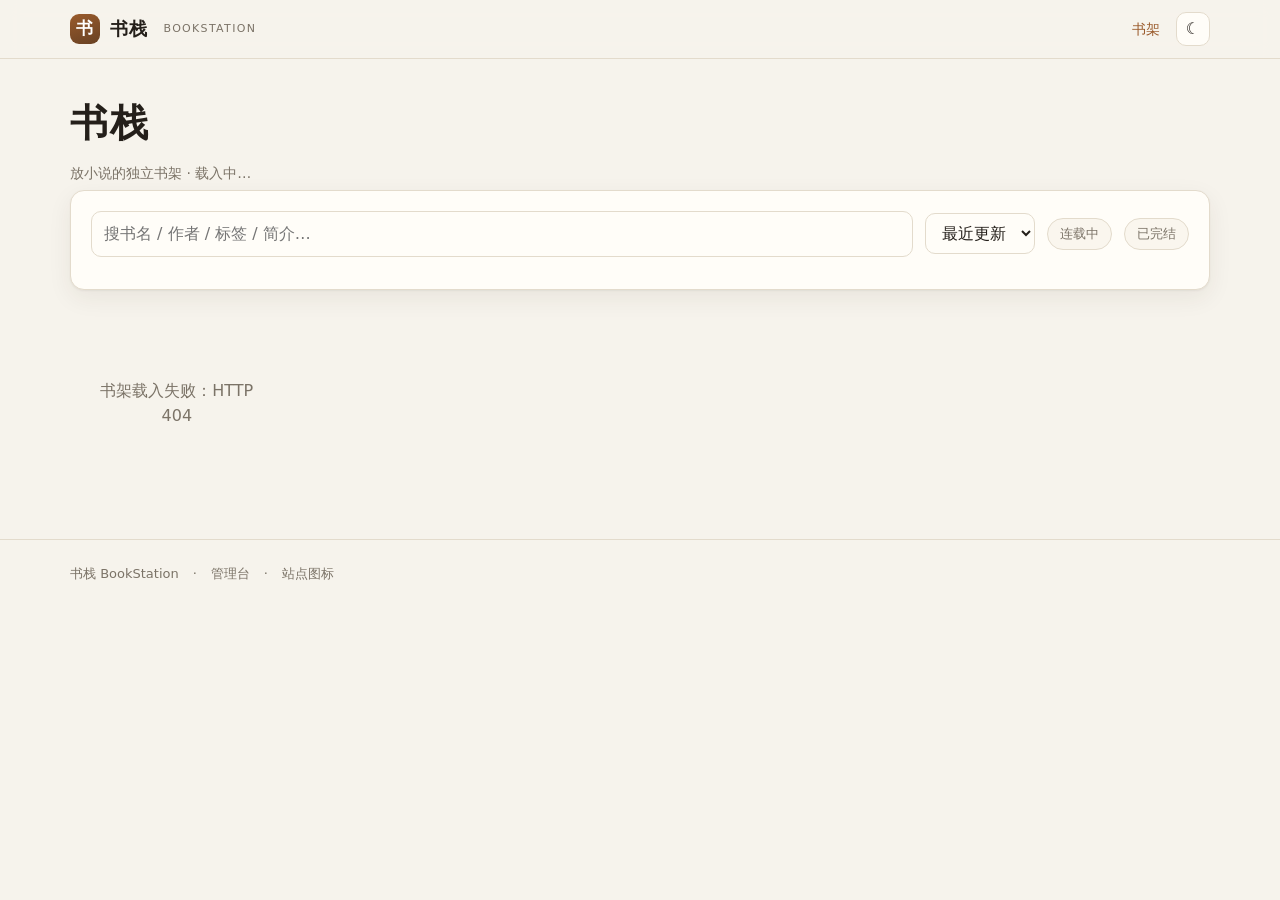
==== index.html @ de3cd628 "Update index.html (2026-09-23 19:40)" ====
<!doctype html>
<html lang="zh-CN" data-theme="light">
<head>
<meta charset="utf-8">
<meta name="viewport" content="width=device-width, initial-scale=1">
<title>书栈 · BookStation</title>
<meta name="description" content="书栈（BookStation）—— 一个放小说的独立书架。">
<link rel="icon" href="/assets/favicon.svg">
<link rel="stylesheet" href="/assets/bookstation.css">
</head>
<body data-page="index">

<header class="bs-header">
  <div class="bs-header-inner">
    <a class="bs-brand" href="/"><span class="bs-mark">书</span>书栈<span class="bs-brand-sub">BOOKSTATION</span></a>
    <nav class="bs-nav">
      <a href="/" class="is-active">书架</a>
      <a href="/admin" data-bs-admin class="hidden">管理台</a>
      <button class="bs-icon-btn" id="themeBtn" title="切换明暗" type="button">🌙</button>
    </nav>
  </div>
</header>

<main class="wrap">
  <section class="bs-hero">
    <h1>书栈</h1>
    <p>放小说的独立书架 · <span id="count">载入中…</span></p>
  </section>

  <div class="bs-panel">
    <div class="bs-row">
      <input id="search" class="bs-input" placeholder="搜书名 / 作者 / 标签 / 简介…" style="flex:1 1 260px">
      <select id="sort" class="bs-select" title="排序">
        <option value="updated">最近更新</option>
        <option value="created">最新入库</option>
        <option value="views">翻阅最多</option>
        <option value="words">字数最多</option>
        <option value="title">按书名</option>
      </select>
      <button class="bs-chip" data-status="ongoing" type="button">连载中</button>
      <button class="bs-chip" data-status="done" type="button">已完结</button>
    </div>
    <div class="bs-row" id="tags" style="margin-top:12px"></div>
  </div>

  <div class="bs-grid" id="grid"></div>
</main>

<footer class="bs-footer">
  <div class="wrap">
    <span>书栈 BookStation</span><span>·</span>
    <a href="/admin">管理台</a><span>·</span>
    <a href="/assets/favicon.svg" target="_blank" rel="noopener">站点图标</a>
  </div>
</footer>

<script src="/assets/bookstation.js"></script>
</body>
</html>
---- assets/bookstation.css ----
/* 书栈 BookStation · 设计系统（纸墨配色，明/暗双主题） */
:root {
  --bg: #f6f3ec;
  --bg-soft: #efe9df;
  --card: #fffdf8;
  --card-2: #faf6ee;
  --text: #241f1a;
  --muted: #7b7367;
  --border: #e3dbcc;
  --accent: #9a5b2c;
  --accent-soft: #f0e2d2;
  --accent-text: #ffffff;
  --danger: #b3402f;
  --ok: #2f7a4f;
  --shadow: 0 1px 2px rgba(60, 45, 30, .06), 0 8px 24px rgba(60, 45, 30, .07);
  --radius: 14px;
  --maxw: 1180px;
  --serif: "Noto Serif SC", "Source Han Serif SC", "Songti SC", "SimSun", Georgia, "Times New Roman", serif;
  --sans: "PingFang SC", "Microsoft YaHei", "Segoe UI", system-ui, -apple-system, sans-serif;
}

html[data-theme="dark"] {
  --bg: #14161a;
  --bg-soft: #191c21;
  --card: #1c2026;
  --card-2: #22272e;
  --text: #e9e6e0;
  --muted: #9aa2ad;
  --border: #2c323a;
  --accent: #d99a5b;
  --accent-soft: #33291f;
  --accent-text: #1a1207;
  --danger: #e07b6a;
  --ok: #6ec08d;
  --shadow: 0 1px 2px rgba(0, 0, 0, .3), 0 10px 30px rgba(0, 0, 0, .35);
}

* { box-sizing: border-box; }

html, body { margin: 0; padding: 0; }

body {
  background: var(--bg);
  color: var(--text);
  font-family: var(--sans);
  font-size: 16px;
  line-height: 1.6;
  -webkit-text-size-adjust: 100%;
}

a { color: inherit; text-decoration: none; }
a:hover { color: var(--accent); }
button, input, select, textarea { font: inherit; color: inherit; }
img { max-width: 100%; display: block; }

.wrap { max-width: var(--maxw); margin: 0 auto; padding: 0 20px; }

/* ---------- 顶栏 ---------- */
.bs-header {
  position: sticky; top: 0; z-index: 40;
  background: color-mix(in srgb, var(--bg) 88%, transparent);
  backdrop-filter: saturate(140%) blur(10px);
  border-bottom: 1px solid var(--border);
}
.bs-header-inner {
  max-width: var(--maxw); margin: 0 auto; padding: 12px 20px;
  display: flex; align-items: center; gap: 18px;
}
.bs-brand { display: flex; align-items: center; gap: 10px; font-weight: 700; font-size: 18px; letter-spacing: .04em; white-space: nowrap; }
.bs-mark {
  width: 30px; height: 30px; border-radius: 9px; flex: 0 0 30px;
  display: grid; place-items: center;
  background: linear-gradient(160deg, var(--accent), color-mix(in srgb, var(--accent) 55%, #2b2118));
  color: var(--accent-text); font-family: var(--serif); font-size: 17px; font-weight: 700;
}
.bs-brand-sub { font-size: 11px; color: var(--muted); font-weight: 500; letter-spacing: .12em; margin-left: 6px; }
.bs-nav { display: flex; align-items: center; gap: 16px; margin-left: auto; flex-wrap: wrap; }
.bs-nav a { color: var(--muted); font-size: 14px; }
.bs-nav a:hover, .bs-nav a.is-active { color: var(--accent); }
.bs-icon-btn {
  border: 1px solid var(--border); background: var(--card); border-radius: 10px;
  width: 34px; height: 34px; display: grid; place-items: center; cursor: pointer;
}
.bs-icon-btn:hover { border-color: var(--accent); }

/* ---------- 通用块 ---------- */
.bs-hero { padding: 34px 0 6px; }
.bs-hero h1 { font-family: var(--serif); font-size: clamp(26px, 4vw, 38px); margin: 0 0 8px; letter-spacing: .04em; }
.bs-hero p { color: var(--muted); margin: 0; font-size: 14px; }
.bs-panel { background: var(--card); border: 1px solid var(--border); border-radius: var(--radius); box-shadow: var(--shadow); padding: 20px; }
.bs-row { display: flex; gap: 12px; flex-wrap: wrap; align-items: center; }
.bs-spacer { flex: 1 1 auto; }
.bs-muted { color: var(--muted); font-size: 13px; }

.bs-input, .bs-select, .bs-textarea {
  background: var(--card); border: 1px solid var(--border); border-radius: 10px;
  padding: 9px 12px; outline: none; min-width: 0;
}
.bs-input:focus, .bs-select:focus, .bs-textarea:focus { border-color: var(--accent); }
.bs-textarea { width: 100%; resize: vertical; line-height: 1.8; font-family: var(--serif); }
.bs-btn {
  border: 1px solid var(--accent); background: var(--accent); color: var(--accent-text);
  border-radius: 10px; padding: 9px 16px; cursor: pointer; font-weight: 600;
}
.bs-btn:hover { filter: brightness(1.06); }
.bs-btn.ghost { background: transparent; color: var(--accent); }
.bs-btn.plain { background: var(--card); border-color: var(--border); color: var(--text); font-weight: 500; }
.bs-btn.danger { background: transparent; border-color: var(--danger); color: var(--danger); }
.bs-btn:disabled { opacity: .5; cursor: not-allowed; }
.bs-btn.sm { padding: 5px 10px; font-size: 13px; border-radius: 8px; }

.bs-chip {
  border: 1px solid var(--border); background: var(--card-2); color: var(--muted);
  border-radius: 999px; padding: 5px 12px; font-size: 13px; cursor: pointer;
}
.bs-chip:hover { border-color: var(--accent); color: var(--accent); }
.bs-chip.is-on { background: var(--accent-soft); border-color: var(--accent); color: var(--accent); font-weight: 600; }
.bs-tag { background: var(--accent-soft); color: var(--accent); border-radius: 6px; padding: 2px 8px; font-size: 12px; }
.bs-badge { border: 1px solid var(--border); border-radius: 999px; padding: 2px 9px; font-size: 12px; color: var(--muted); }
.bs-badge.done { color: var(--ok); border-color: color-mix(in srgb, var(--ok) 45%, var(--border)); }

/* ---------- 书架网格 ---------- */
.bs-grid { display: grid; gap: 18px; grid-template-columns: repeat(auto-fill, minmax(190px, 1fr)); margin: 18px 0 40px; }
.bs-card {
  background: var(--card); border: 1px solid var(--border); border-radius: var(--radius);
  overflow: hidden; box-shadow: var(--shadow); display: flex; flex-direction: column;
  transition: transform .16s ease, border-color .16s ease;
}
.bs-card:hover { transform: translateY(-3px); border-color: var(--accent); }
.bs-cover { aspect-ratio: 3 / 4; background: var(--bg-soft); position: relative; overflow: hidden; }
.bs-cover img { width: 100%; height: 100%; object-fit: cover; }
.bs-cover-fallback {
  position: absolute; inset: 0; display: grid; place-items: center; padding: 14px; text-align: center;
  font-family: var(--serif); font-size: 20px; line-height: 1.4; color: var(--accent);
  background: repeating-linear-gradient(135deg, var(--card-2) 0 12px, var(--bg-soft) 12px 24px);
}
.bs-card-body { padding: 12px 14px 14px; display: flex; flex-direction: column; gap: 6px; flex: 1; }
.bs-card-title { font-family: var(--serif); font-size: 17px; font-weight: 700; line-height: 1.35; }
.bs-card-meta { color: var(--muted); font-size: 12px; display: flex; gap: 8px; flex-wrap: wrap; }
.bs-card-intro { color: var(--muted); font-size: 13px; line-height: 1.6; display: -webkit-box; -webkit-line-clamp: 2; -webkit-box-orient: vertical; overflow: hidden; }
.bs-empty { text-align: center; padding: 70px 20px; color: var(--muted); }

/* ---------- 书籍详情 ---------- */
.bs-book { display: grid; grid-template-columns: 220px 1fr; gap: 26px; margin: 22px 0 44px; }
.bs-book .bs-cover { border-radius: var(--radius); overflow: hidden; border: 1px solid var(--border); box-shadow: var(--shadow); }
.bs-book h2 { font-family: var(--serif); font-size: 28px; margin: 0 0 6px; }
.bs-book-intro { white-space: pre-wrap; color: var(--text); line-height: 1.9; margin: 14px 0; font-size: 15px; }
.bs-toc { margin: 10px 0 0; padding: 0; list-style: none; border-top: 1px solid var(--border); }
.bs-toc li { border-bottom: 1px solid var(--border); }
.bs-toc a { display: flex; justify-content: space-between; gap: 12px; padding: 11px 4px; font-size: 14px; }
.bs-toc a:hover { color: var(--accent); }
.bs-toc .no { color: var(--muted); font-size: 12px; margin-right: 8px; }

/* ---------- 阅读页 ---------- */
.read-body { background: var(--bg); }
.read-bar {
  position: sticky; top: 0; z-index: 40; border-bottom: 1px solid var(--border);
  background: color-mix(in srgb, var(--bg) 90%, transparent);
  backdrop-filter: saturate(140%) blur(10px);
}
.read-bar-inner { max-width: 1040px; margin: 0 auto; padding: 10px 18px; display: flex; align-items: center; gap: 8px; flex-wrap: wrap; }
.read-title { font-family: var(--serif); font-weight: 700; overflow: hidden; text-overflow: ellipsis; white-space: nowrap; }
.read-chapter-title { color: var(--muted); font-size: 13px; overflow: hidden; text-overflow: ellipsis; white-space: nowrap; }
.reader {
  max-width: 42rem; margin: 0 auto; padding: 34px 22px 120px;
  font-family: var(--serif); font-size: var(--rd-size, 19px); line-height: var(--rd-lh, 1.95);
  letter-spacing: .015em;
}
.reader h1 { font-size: 1.42em; line-height: 1.5; margin: 0 0 6px; letter-spacing: .03em; }
.reader .read-meta { color: var(--muted); font-size: .72em; font-family: var(--sans); margin-bottom: 26px; }
.reader p { margin: 0 0 1.05em; text-indent: 2em; word-break: break-word; }
.reader p.no-indent { text-indent: 0; }
.reader hr { border: none; border-top: 1px solid var(--border); margin: 2em 0; }
.reader blockquote { margin: 1.2em 0; padding: 2px 0 2px 16px; border-left: 3px solid var(--accent); color: var(--muted); }
.read-nav { display: flex; gap: 12px; justify-content: space-between; align-items: center; margin-top: 46px; font-family: var(--sans); }
.read-nav .bs-btn { flex: 1 1 auto; text-align: center; }
.read-pager { position: fixed; left: 0; right: 0; bottom: 0; z-index: 35; border-top: 1px solid var(--border);
  background: color-mix(in srgb, var(--card) 92%, transparent); backdrop-filter: blur(10px); }
.read-pager-inner { max-width: 1040px; margin: 0 auto; padding: 8px 16px; display: flex; align-items: center; gap: 10px; }
.read-pager .bs-btn { flex: 0 0 auto; }
.read-progress { flex: 1 1 auto; height: 6px; border-radius: 999px; background: var(--border); overflow: hidden; }
.read-progress i { display: block; height: 100%; width: 0; background: var(--accent); }
.read-pct { color: var(--muted); font-size: 12px; min-width: 44px; text-align: right; }

/* 目录抽屉 */
.drawer { position: fixed; inset: 0; z-index: 60; display: none; }
.drawer.open { display: block; }
.drawer-mask { position: absolute; inset: 0; background: rgba(0, 0, 0, .42); }
.drawer-panel {
  position: absolute; top: 0; bottom: 0; right: 0; width: min(420px, 88vw);
  background: var(--card); border-left: 1px solid var(--border); display: flex; flex-direction: column;
}
.drawer-head { padding: 14px 16px; border-bottom: 1px solid var(--border); display: flex; align-items: center; gap: 10px; }
.drawer-list { overflow: auto; padding: 6px 0; }
.drawer-list a { display: flex; gap: 10px; padding: 10px 16px; font-size: 14px; }
.drawer-list a:hover { background: var(--card-2); }
.drawer-list a.is-on { color: var(--accent); font-weight: 600; background: var(--accent-soft); }

/* ---------- 管理台 ---------- */
.admin-grid { display: grid; grid-template-columns: minmax(260px, 340px) 1fr; gap: 20px; align-items: start; margin: 20px 0 60px; }
.admin-list { list-style: none; margin: 0; padding: 0; max-height: 60vh; overflow: auto; }
.admin-list li { padding: 10px 12px; border: 1px solid transparent; border-bottom-color: var(--border); cursor: pointer; border-radius: 10px; }
.admin-list li:hover { background: var(--card-2); }
.admin-list li.is-on { background: var(--accent-soft); border-color: var(--accent); }
.admin-list .t { font-family: var(--serif); font-weight: 700; }
.admin-list .m { color: var(--muted); font-size: 12px; }
.field { margin-bottom: 12px; }
.field label { display: block; font-size: 13px; color: var(--muted); margin-bottom: 5px; }
.field .bs-input, .field .bs-select { width: 100%; }
.chap-item { display: flex; align-items: center; gap: 8px; padding: 8px 10px; border-bottom: 1px solid var(--border); }
.chap-item .t { flex: 1 1 auto; overflow: hidden; text-overflow: ellipsis; white-space: nowrap; }
.chap-item.is-on { background: var(--accent-soft); }
.hint { color: var(--muted); font-size: 13px; }
.toast {
  position: fixed; left: 50%; bottom: 26px; transform: translateX(-50%) translateY(16px);
  background: var(--text); color: var(--bg); padding: 10px 18px; border-radius: 999px;
  font-size: 14px; opacity: 0; pointer-events: none; transition: all .22s ease; z-index: 90;
}
.toast.show { opacity: 1; transform: translateX(-50%) translateY(0); }
.toast.bad { background: var(--danger); color: #fff; }
.hidden { display: none !important; }

/* ---------- 页脚 / 404 ---------- */
.bs-footer { border-top: 1px solid var(--border); margin-top: 40px; padding: 24px 0 40px; color: var(--muted); font-size: 13px; }
.bs-footer .wrap { display: flex; gap: 14px; flex-wrap: wrap; align-items: center; }
.err-wrap { text-align: center; padding: 90px 20px; }
.err-wrap .code { font-family: var(--serif); font-size: 76px; color: var(--accent); line-height: 1; }

/* ---------- 响应式 ---------- */
@media (max-width: 820px) {
  .bs-book { grid-template-columns: 1fr; }
  .bs-book .bs-cover { max-width: 210px; }
  .admin-grid { grid-template-columns: 1fr; }
  .reader { padding: 22px 18px 116px; font-size: var(--rd-size, 18px); }
}
.local-only-warn { display: none; }
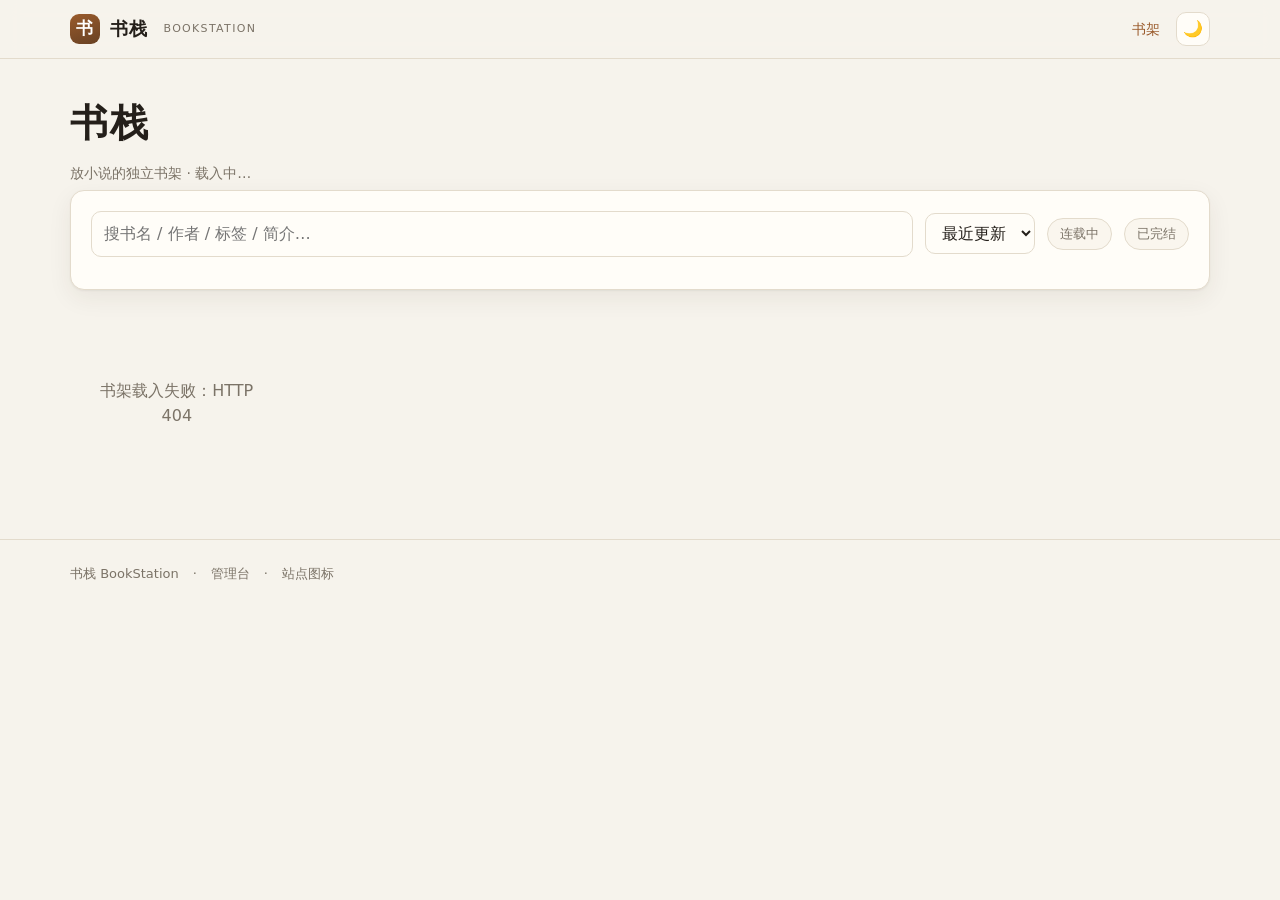
==== commit ffc09ae2: "Update index.html (2026-09-23 19:50)" ====
--- a/index.html
+++ b/index.html
@@ -5,17 +5,17 @@
 <meta name="viewport" content="width=device-width, initial-scale=1">
 <title>书栈 · BookStation</title>
 <meta name="description" content="书栈（BookStation）—— 一个放小说的独立书架。">
-<link rel="icon" href="/assets/favicon.svg">
-<link rel="stylesheet" href="/assets/bookstation.css">
+<link rel="icon" href="assets/favicon.svg">
+<link rel="stylesheet" href="assets/bookstation.css">
 </head>
 <body data-page="index">
 
 <header class="bs-header">
   <div class="bs-header-inner">
-    <a class="bs-brand" href="/"><span class="bs-mark">书</span>书栈<span class="bs-brand-sub">BOOKSTATION</span></a>
+    <a class="bs-brand" href="./"><span class="bs-mark">书</span>书栈<span class="bs-brand-sub">BOOKSTATION</span></a>
     <nav class="bs-nav">
-      <a href="/" class="is-active">书架</a>
-      <a href="/admin" data-bs-admin class="hidden">管理台</a>
+      <a href="./" class="is-active">书架</a>
+      <a href="admin/" data-bs-admin class="hidden">管理台</a>
       <button class="bs-icon-btn" id="themeBtn" title="切换明暗" type="button">🌙</button>
     </nav>
   </div>
@@ -49,11 +49,11 @@
 <footer class="bs-footer">
   <div class="wrap">
     <span>书栈 BookStation</span><span>·</span>
-    <a href="/admin">管理台</a><span>·</span>
-    <a href="/assets/favicon.svg" target="_blank" rel="noopener">站点图标</a>
+    <a href="admin/">管理台</a><span>·</span>
+    <a href="assets/favicon.svg" target="_blank" rel="noopener">站点图标</a>
   </div>
 </footer>
 
-<script src="/assets/bookstation.js"></script>
+<script src="assets/bookstation.js"></script>
 </body>
 </html>
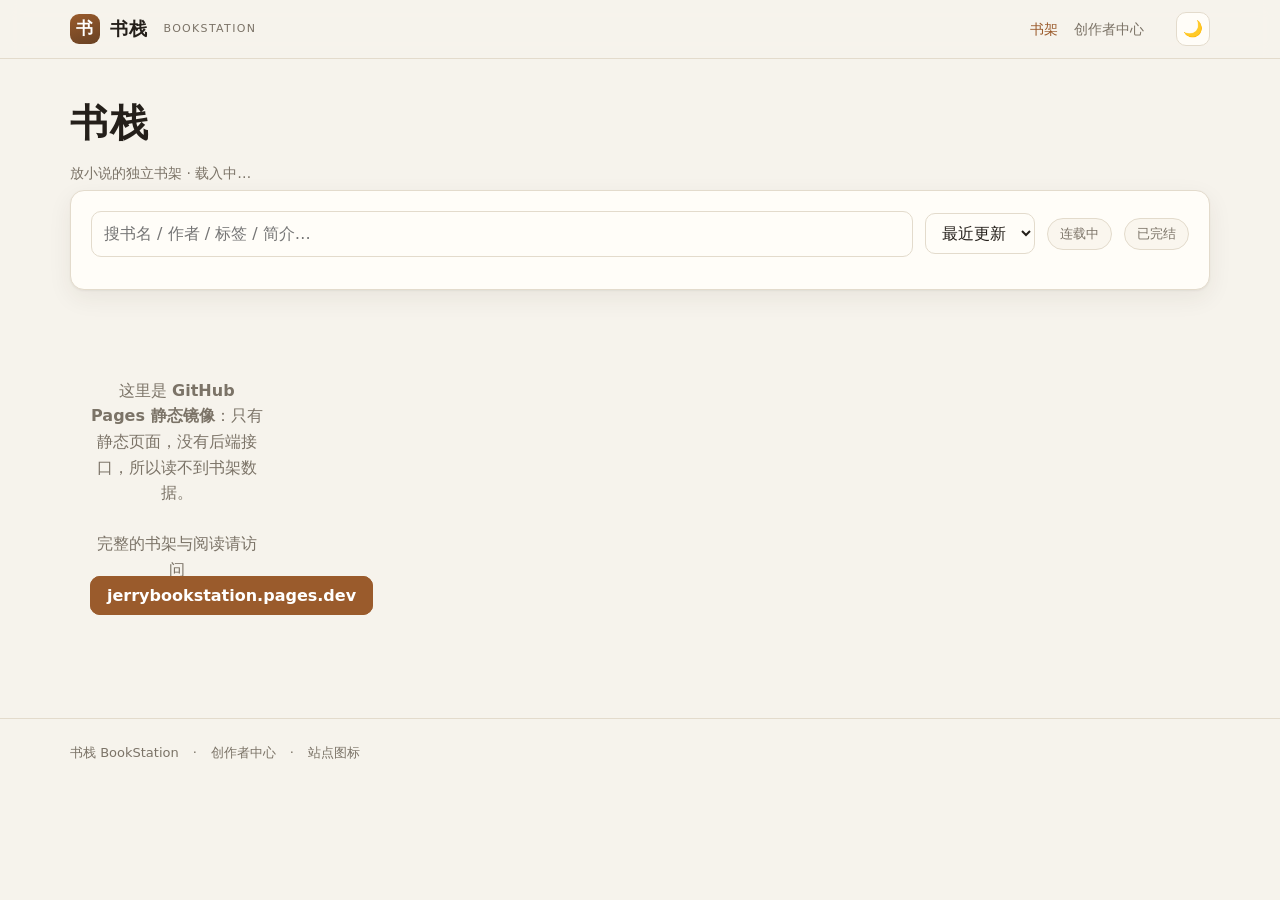
==== commit 40f5f5c2: "Update index.html (2026-09-23 20:54)" ====
--- a/index.html
+++ b/index.html
@@ -15,7 +15,8 @@
     <a class="bs-brand" href="./"><span class="bs-mark">书</span>书栈<span class="bs-brand-sub">BOOKSTATION</span></a>
     <nav class="bs-nav">
       <a href="./" class="is-active">书架</a>
-      <a href="admin/" data-bs-admin class="hidden">管理台</a>
+      <a href="admin/">创作者中心</a>
+      <span id="bsAuthBox" class="bs-auth-box"></span>
       <button class="bs-icon-btn" id="themeBtn" title="切换明暗" type="button">🌙</button>
     </nav>
   </div>
@@ -49,7 +50,7 @@
 <footer class="bs-footer">
   <div class="wrap">
     <span>书栈 BookStation</span><span>·</span>
-    <a href="admin/">管理台</a><span>·</span>
+    <a href="admin/">创作者中心</a><span>·</span>
     <a href="assets/favicon.svg" target="_blank" rel="noopener">站点图标</a>
   </div>
 </footer>
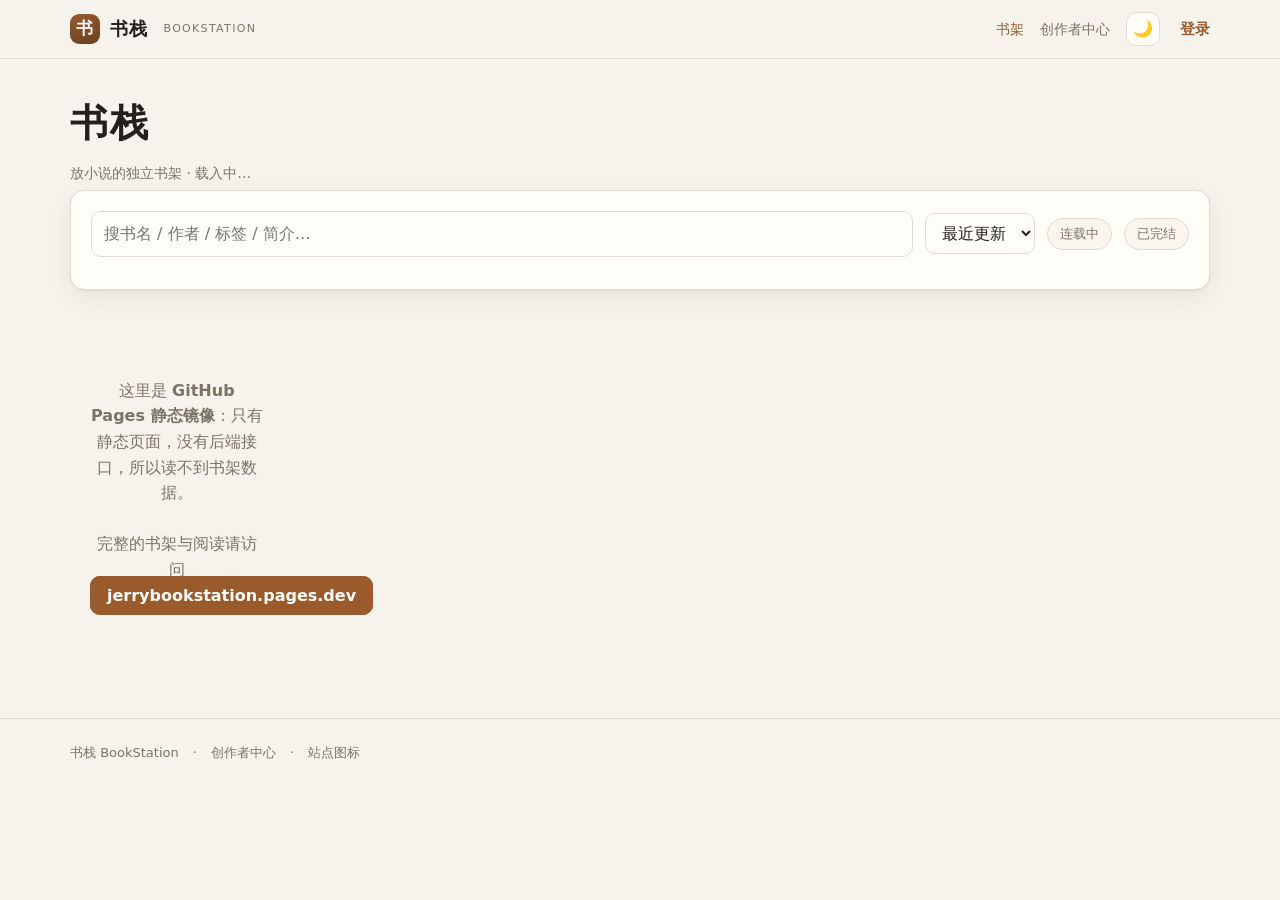
==== commit cb01d1e1: "Update index.html (2026-09-23 21:26)" ====
--- a/index.html
+++ b/index.html
@@ -16,8 +16,8 @@
     <nav class="bs-nav">
       <a href="./" class="is-active">书架</a>
       <a href="admin/">创作者中心</a>
+      <button class="bs-icon-btn" id="themeBtn" title="切换明暗" type="button">🌙</button>
       <span id="bsAuthBox" class="bs-auth-box"></span>
-      <button class="bs-icon-btn" id="themeBtn" title="切换明暗" type="button">🌙</button>
     </nav>
   </div>
 </header>
--- a/assets/bookstation.css
+++ b/assets/bookstation.css
@@ -234,3 +234,20 @@
   .reader { padding: 22px 18px 116px; font-size: var(--rd-size, 18px); }
 }
 .local-only-warn { display: none; }
+
+/* ---------- 登录态（导航右上角） ---------- */
+.bs-auth-box { display: inline-flex; align-items: center; gap: 10px; margin-left: 4px; }
+.bs-auth-box .bs-user { font-size: 0.92rem; color: var(--text); max-width: 120px; overflow: hidden; text-overflow: ellipsis; white-space: nowrap; }
+.bs-auth-box .bs-link { color: var(--accent); text-decoration: none; font-weight: 600; font-size: 0.92rem; }
+.bs-auth-box .bs-link:hover { text-decoration: underline; }
+
+/* ---------- SSO 登录引导（管理台登录页） ---------- */
+.bs-sso-row { margin-top: 14px; text-align: center; }
+.bs-sso-btn { display: inline-block; width: 100%; box-sizing: border-box; padding: 11px 16px; background: var(--accent); color: #fff; border-radius: 10px; text-decoration: none; font-weight: 700; text-align: center; }
+.bs-sso-btn:hover { background: #005a9e; }
+.bs-or { display: flex; align-items: center; gap: 10px; margin: 14px 0 4px; color: var(--muted); font-size: 0.85rem; }
+.bs-or::before, .bs-or::after { content: ""; flex: 1; height: 1px; background: var(--border); }
+.role-banner { margin: 0 auto 22px; max-width: 760px; padding: 10px 16px; border-radius: 10px; font-size: 0.92rem; }
+.role-banner.creator { background: color-mix(in srgb, var(--accent) 12%, transparent); color: var(--accent); border: 1px solid color-mix(in srgb, var(--accent) 30%, transparent); }
+.role-banner.admin { background: color-mix(in srgb, var(--ok) 14%, transparent); color: var(--ok); border: 1px solid color-mix(in srgb, var(--ok) 35%, transparent); }
+.owner-tag { display: inline-block; font-size: 0.72rem; font-weight: 700; color: #fff; background: var(--muted); border-radius: 999px; padding: 2px 8px; margin-left: 8px; }
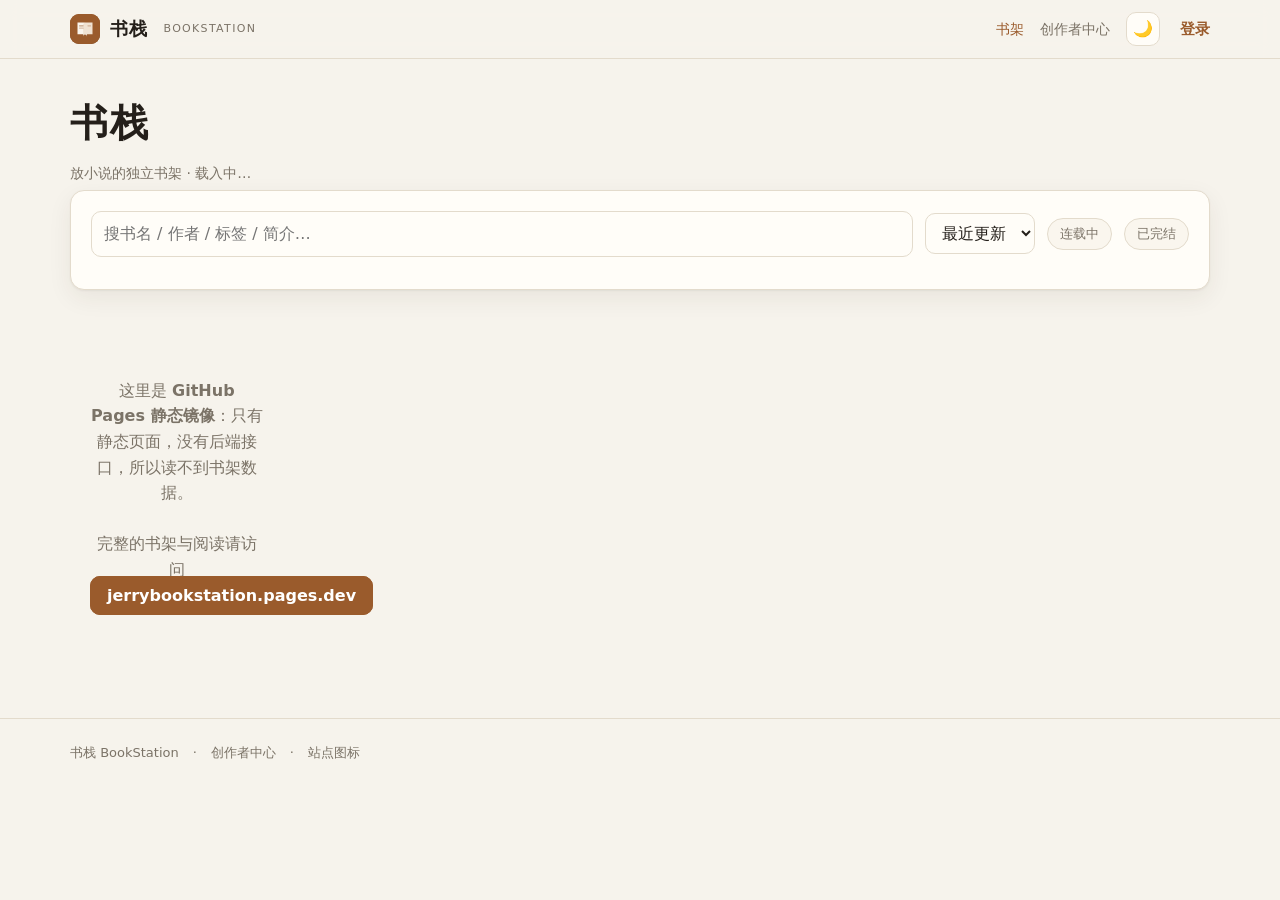
==== commit 22846baa: "Update index.html (2026-09-25 12:00)" ====
--- a/index.html
+++ b/index.html
@@ -12,7 +12,7 @@
 
 <header class="bs-header">
   <div class="bs-header-inner">
-    <a class="bs-brand" href="./"><span class="bs-mark">书</span>书栈<span class="bs-brand-sub">BOOKSTATION</span></a>
+    <a class="bs-brand" href="./"><img class="bs-mark" src="assets/favicon.svg" alt="书栈">书栈<span class="bs-brand-sub">BOOKSTATION</span></a>
     <nav class="bs-nav">
       <a href="./" class="is-active">书架</a>
       <a href="admin/">创作者中心</a>
--- a/assets/bookstation.css
+++ b/assets/bookstation.css
@@ -235,11 +235,41 @@
 }
 .local-only-warn { display: none; }
 
-/* ---------- 登录态（导航右上角） ---------- */
-.bs-auth-box { display: inline-flex; align-items: center; gap: 10px; margin-left: 4px; }
-.bs-auth-box .bs-user { font-size: 0.92rem; color: var(--text); max-width: 120px; overflow: hidden; text-overflow: ellipsis; white-space: nowrap; }
+/* ---------- 登录态（导航右上角：用户胶囊 + 下拉菜单） ---------- */
+.bs-auth-box { display: inline-flex; align-items: center; gap: 10px; margin-left: 4px; position: relative; }
 .bs-auth-box .bs-link { color: var(--accent); text-decoration: none; font-weight: 600; font-size: 0.92rem; }
 .bs-auth-box .bs-link:hover { text-decoration: underline; }
+
+.bs-user-pill {
+  display: inline-flex; align-items: center; gap: 9px;
+  background: var(--card); border: 1px solid var(--border); border-radius: 999px;
+  padding: 4px 13px 4px 5px; cursor: pointer; user-select: none;
+  box-shadow: var(--shadow); font-weight: 700; font-size: 0.92rem; color: var(--text);
+  line-height: 1.4; max-width: 220px;
+}
+.bs-user-pill:hover { border-color: var(--accent); }
+.bs-user-pill .avatar, .bs-user-pill .avatar-fallback {
+  width: 30px; height: 30px; border-radius: 50%; flex: 0 0 30px; object-fit: cover;
+}
+.bs-user-pill .avatar { background: var(--bg-soft); }
+.bs-user-pill .avatar-fallback {
+  display: grid; place-items: center; background: var(--accent); color: var(--accent-text);
+  font-size: 14px; font-weight: 700;
+}
+.bs-user-pill .uname { overflow: hidden; text-overflow: ellipsis; white-space: nowrap; }
+.bs-user-pill .caret { color: var(--muted); font-size: 10px; flex: 0 0 auto; }
+
+.bs-user-menu {
+  position: absolute; top: calc(100% + 10px); right: 0; min-width: 170px;
+  background: var(--card); border: 1px solid var(--border); border-radius: 12px;
+  box-shadow: var(--shadow); padding: 6px; display: none; z-index: 50;
+}
+.bs-user-menu.open { display: block; }
+.bs-user-menu a {
+  display: block; padding: 9px 12px; border-radius: 8px;
+  font-size: 0.92rem; color: var(--text); white-space: nowrap;
+}
+.bs-user-menu a:hover { background: var(--card-2); color: var(--accent); }
 
 /* ---------- SSO 登录引导（管理台登录页） ---------- */
 .bs-sso-row { margin-top: 14px; text-align: center; }
@@ -251,3 +281,31 @@
 .role-banner.creator { background: color-mix(in srgb, var(--accent) 12%, transparent); color: var(--accent); border: 1px solid color-mix(in srgb, var(--accent) 30%, transparent); }
 .role-banner.admin { background: color-mix(in srgb, var(--ok) 14%, transparent); color: var(--ok); border: 1px solid color-mix(in srgb, var(--ok) 35%, transparent); }
 .owner-tag { display: inline-block; font-size: 0.72rem; font-weight: 700; color: #fff; background: var(--muted); border-radius: 999px; padding: 2px 8px; margin-left: 8px; }
+
+/* 配额提示框（免费版 / 高级版 / 管理员） */
+.quota-box { margin: 0 auto 18px; max-width: 760px; padding: 10px 16px; border-radius: 10px; font-size: 0.92rem; }
+.quota-box.free { background: var(--card-2); border: 1px solid var(--border); color: var(--muted); }
+.quota-box.pro {
+  background: linear-gradient(120deg, color-mix(in srgb, var(--accent) 18%, transparent), color-mix(in srgb, var(--ok) 16%, transparent));
+  border: 1px solid color-mix(in srgb, var(--accent) 32%, transparent);
+  color: var(--text); font-weight: 600;
+}
+.quota-box.admin { background: color-mix(in srgb, var(--ok) 14%, transparent); border: 1px solid color-mix(in srgb, var(--ok) 35%, transparent); color: var(--ok); }
+.quota-box a { color: var(--accent); font-weight: 700; text-decoration: underline; }
+
+/* 设置页 · 资料行 / 升级状态 */
+.bs-h { font-family: var(--serif); font-size: 1.05rem; margin: 0 0 12px; }
+.bs-meta { display: flex; justify-content: space-between; gap: 14px; padding: 7px 0; border-bottom: 1px dashed var(--border); }
+.bs-meta:last-child { border-bottom: 0; }
+.bs-meta .bs-muted { flex: 0 0 auto; }
+.bs-meta > span:last-child { text-align: right; font-weight: 600; }
+
+.vip-status { font-size: 1.15rem; font-weight: 700; padding: 12px 16px; border-radius: 10px; margin-bottom: 14px; }
+.vip-status.is-vip {
+  background: linear-gradient(120deg, color-mix(in srgb, var(--accent) 20%, transparent), color-mix(in srgb, var(--ok) 18%, transparent));
+  border: 1px solid color-mix(in srgb, var(--accent) 34%, transparent);
+  color: var(--text);
+}
+.vip-status.not-vip { background: var(--card-2); border: 1px solid var(--border); color: var(--muted); }
+.vip-detail { margin-bottom: 6px; }
+.vip-actions { margin-top: 6px; display: flex; flex-direction: column; gap: 10px; align-items: flex-start; }
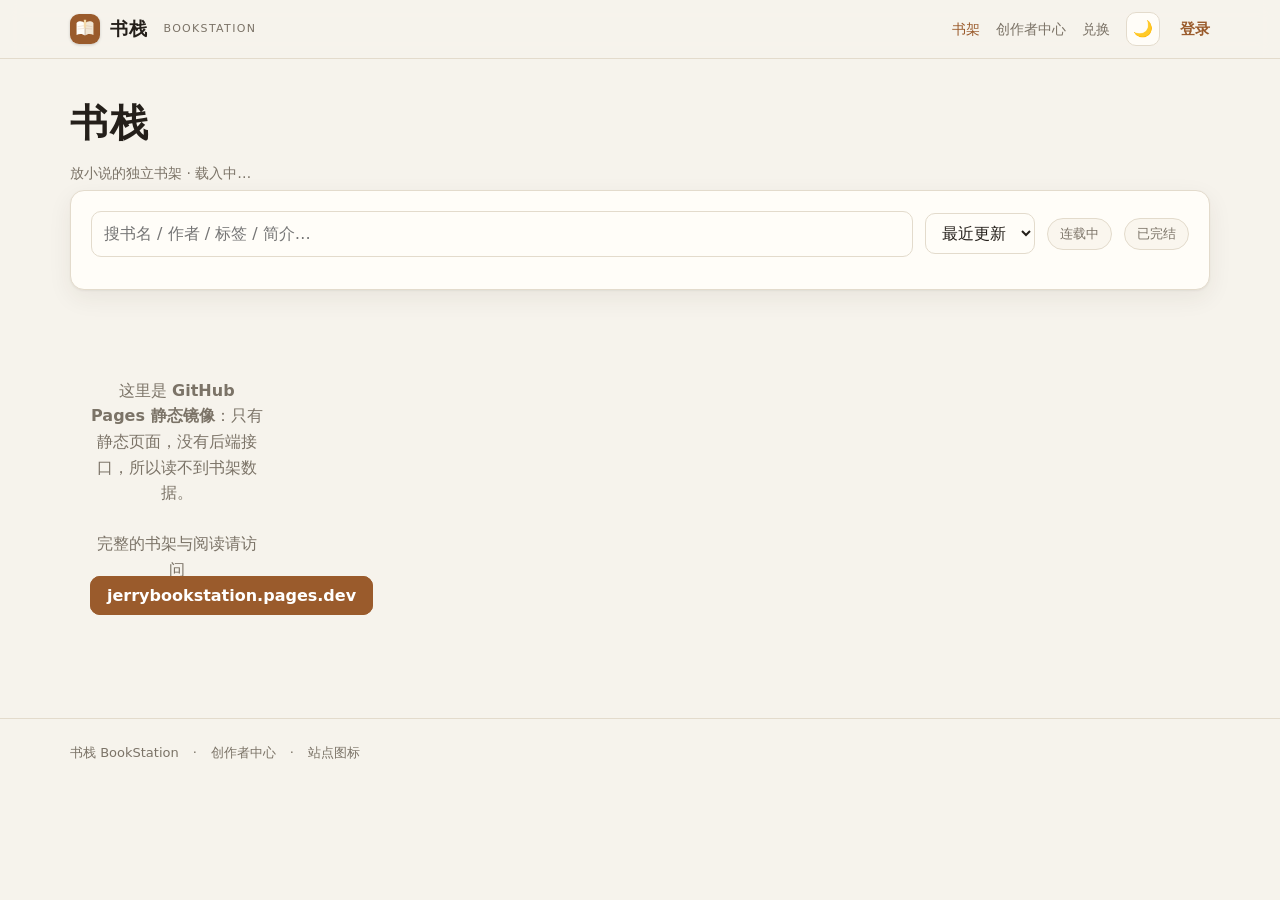
==== commit bf50c9f0: "Update index.html (2026-09-25 12:50)" ====
--- a/index.html
+++ b/index.html
@@ -16,6 +16,7 @@
     <nav class="bs-nav">
       <a href="./" class="is-active">书架</a>
       <a href="admin/">创作者中心</a>
+      <a href="redeem.html">兑换</a>
       <button class="bs-icon-btn" id="themeBtn" title="切换明暗" type="button">🌙</button>
       <span id="bsAuthBox" class="bs-auth-box"></span>
     </nav>
--- a/assets/bookstation.css
+++ b/assets/bookstation.css
@@ -69,9 +69,8 @@
 .bs-brand { display: flex; align-items: center; gap: 10px; font-weight: 700; font-size: 18px; letter-spacing: .04em; white-space: nowrap; }
 .bs-mark {
   width: 30px; height: 30px; border-radius: 9px; flex: 0 0 30px;
-  display: grid; place-items: center;
-  background: linear-gradient(160deg, var(--accent), color-mix(in srgb, var(--accent) 55%, #2b2118));
-  color: var(--accent-text); font-family: var(--serif); font-size: 17px; font-weight: 700;
+  display: block; object-fit: contain;
+  box-shadow: 0 1px 3px rgba(0,0,0,.18);
 }
 .bs-brand-sub { font-size: 11px; color: var(--muted); font-weight: 500; letter-spacing: .12em; margin-left: 6px; }
 .bs-nav { display: flex; align-items: center; gap: 16px; margin-left: auto; flex-wrap: wrap; }
@@ -309,3 +308,54 @@
 .vip-status.not-vip { background: var(--card-2); border: 1px solid var(--border); color: var(--muted); }
 .vip-detail { margin-bottom: 6px; }
 .vip-actions { margin-top: 6px; display: flex; flex-direction: column; gap: 10px; align-items: flex-start; }
+
+/* ---------- 创作者中心（稿件中心式：数据概览 + 作品管理） ---------- */
+.cc-overview { display: grid; grid-template-columns: repeat(4, 1fr); gap: 16px; margin: 20px 0; }
+.cc-card {
+  background: var(--card); border: 1px solid var(--border); border-radius: var(--radius);
+  box-shadow: var(--shadow); padding: 16px 18px 14px; position: relative; overflow: hidden;
+}
+.cc-card::after {
+  content: ""; position: absolute; right: -18px; top: -18px; width: 70px; height: 70px;
+  border-radius: 50%; background: var(--accent-soft); opacity: .55;
+}
+.cc-card-ico { font-size: 20px; line-height: 1; }
+.cc-card-k { color: var(--muted); font-size: 13px; margin-top: 8px; }
+.cc-card-v { font-family: var(--serif); font-size: 30px; font-weight: 700; line-height: 1.15; margin-top: 2px; }
+.cc-card-sub { color: var(--muted); font-size: 12px; margin-top: 4px; }
+
+.cc-toolbar { display: flex; align-items: center; gap: 10px; flex-wrap: wrap; margin-bottom: 10px; }
+.cc-tabs { display: inline-flex; gap: 4px; background: var(--card-2); border: 1px solid var(--border); border-radius: 10px; padding: 3px; }
+.cc-tab {
+  border: 0; background: transparent; color: var(--muted); padding: 6px 11px; border-radius: 8px;
+  font-size: 13px; cursor: pointer; display: inline-flex; align-items: center; gap: 6px; font-family: inherit;
+}
+.cc-tab:hover { color: var(--accent); }
+.cc-tab.is-on { background: var(--card); color: var(--accent); font-weight: 600; box-shadow: var(--shadow); }
+.cc-tab-n { font-size: 11px; background: var(--accent-soft); color: var(--accent); border-radius: 999px; padding: 0 7px; min-width: 18px; text-align: center; }
+.cc-search { flex: 1 1 150px; min-width: 120px; }
+
+.cc-batchbar { display: flex; align-items: center; gap: 12px; padding: 6px 2px 9px; border-bottom: 1px solid var(--border); margin-bottom: 4px; }
+.cc-check { display: inline-flex; align-items: center; gap: 6px; font-size: 13px; color: var(--muted); cursor: pointer; user-select: none; }
+.cc-check input { width: 16px; height: 16px; accent-color: var(--accent); cursor: pointer; }
+
+.cc-list { list-style: none; margin: 0; padding: 0; max-height: 62vh; overflow: auto; }
+.cc-row { display: flex; align-items: center; gap: 12px; padding: 10px 8px; border-bottom: 1px solid var(--border); border-radius: 10px; cursor: pointer; }
+.cc-row:hover { background: var(--card-2); }
+.cc-row.is-on { background: var(--accent-soft); }
+.cc-cover { width: 42px; height: 56px; flex: 0 0 42px; border-radius: 6px; font-size: 12px; position: relative; overflow: hidden; background: var(--bg-soft); }
+.cc-cover .bs-cover-fallback { font-size: 11px; padding: 4px; line-height: 1.3; }
+.cc-row-main { flex: 1 1 auto; min-width: 0; }
+.cc-row-top { display: flex; align-items: center; gap: 8px; min-width: 0; }
+.cc-title { font-family: var(--serif); font-weight: 700; font-size: 15px; overflow: hidden; text-overflow: ellipsis; white-space: nowrap; }
+.cc-title:hover { color: var(--accent); }
+.cc-row-meta { color: var(--muted); font-size: 12px; margin-top: 3px; white-space: nowrap; overflow: hidden; text-overflow: ellipsis; }
+.cc-actions { display: flex; gap: 6px; flex: 0 0 auto; }
+.cc-actions .bs-btn { padding: 4px 9px; }
+.cc-empty { text-align: center; padding: 50px 20px; color: var(--muted); }
+.cc-empty .cc-empty-emoji { font-size: 40px; display: block; margin-bottom: 10px; }
+
+@media (max-width: 860px) {
+  .cc-overview { grid-template-columns: repeat(2, 1fr); }
+  .cc-actions { flex-wrap: wrap; justify-content: flex-end; }
+}
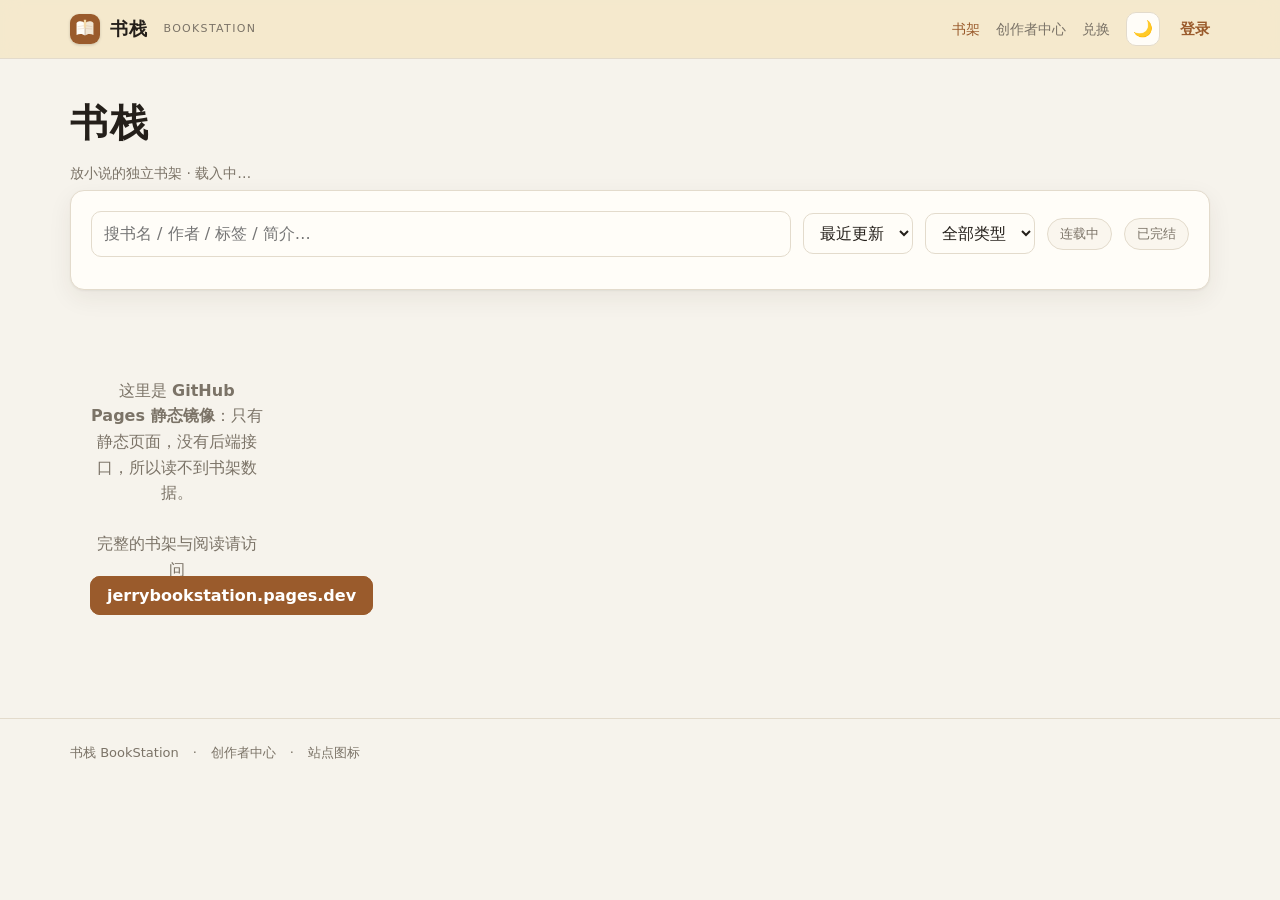
==== commit b457dfaf: "Update index.html (2026-09-25 22:44)" ====
--- a/index.html
+++ b/index.html
@@ -39,6 +39,9 @@
         <option value="words">字数最多</option>
         <option value="title">按书名</option>
       </select>
+      <select id="catFilter" class="bs-select" title="按类型筛选">
+        <option value="">全部类型</option>
+      </select>
       <button class="bs-chip" data-status="ongoing" type="button">连载中</button>
       <button class="bs-chip" data-status="done" type="button">已完结</button>
     </div>
--- a/assets/bookstation.css
+++ b/assets/bookstation.css
@@ -10,6 +10,7 @@
   --accent: #9a5b2c;
   --accent-soft: #f0e2d2;
   --accent-text: #ffffff;
+  --header-bg: #f4e8ca;
   --danger: #b3402f;
   --ok: #2f7a4f;
   --shadow: 0 1px 2px rgba(60, 45, 30, .06), 0 8px 24px rgba(60, 45, 30, .07);
@@ -30,6 +31,7 @@
   --accent: #d99a5b;
   --accent-soft: #33291f;
   --accent-text: #1a1207;
+  --header-bg: #1f1a11;
   --danger: #e07b6a;
   --ok: #6ec08d;
   --shadow: 0 1px 2px rgba(0, 0, 0, .3), 0 10px 30px rgba(0, 0, 0, .35);
@@ -58,7 +60,7 @@
 /* ---------- 顶栏 ---------- */
 .bs-header {
   position: sticky; top: 0; z-index: 40;
-  background: color-mix(in srgb, var(--bg) 88%, transparent);
+  background: color-mix(in srgb, var(--header-bg) 90%, transparent);
   backdrop-filter: saturate(140%) blur(10px);
   border-bottom: 1px solid var(--border);
 }
@@ -359,3 +361,10 @@
   .cc-overview { grid-template-columns: repeat(2, 1fr); }
   .cc-actions { flex-wrap: wrap; justify-content: flex-end; }
 }
+
+/* ===== 兑换专页 ===== */
+.redeem-msg { font-size: 14px; line-height: 1.5; min-height: 1.2em; }
+.redeem-msg.ok { color: var(--ok); }
+.redeem-msg.err { color: var(--danger); }
+#redeemInput { max-width: 360px; letter-spacing: .06em; font-family: var(--mono, ui-monospace, SFMono-Regular, Menlo, Consolas, monospace); text-transform: uppercase; }
+
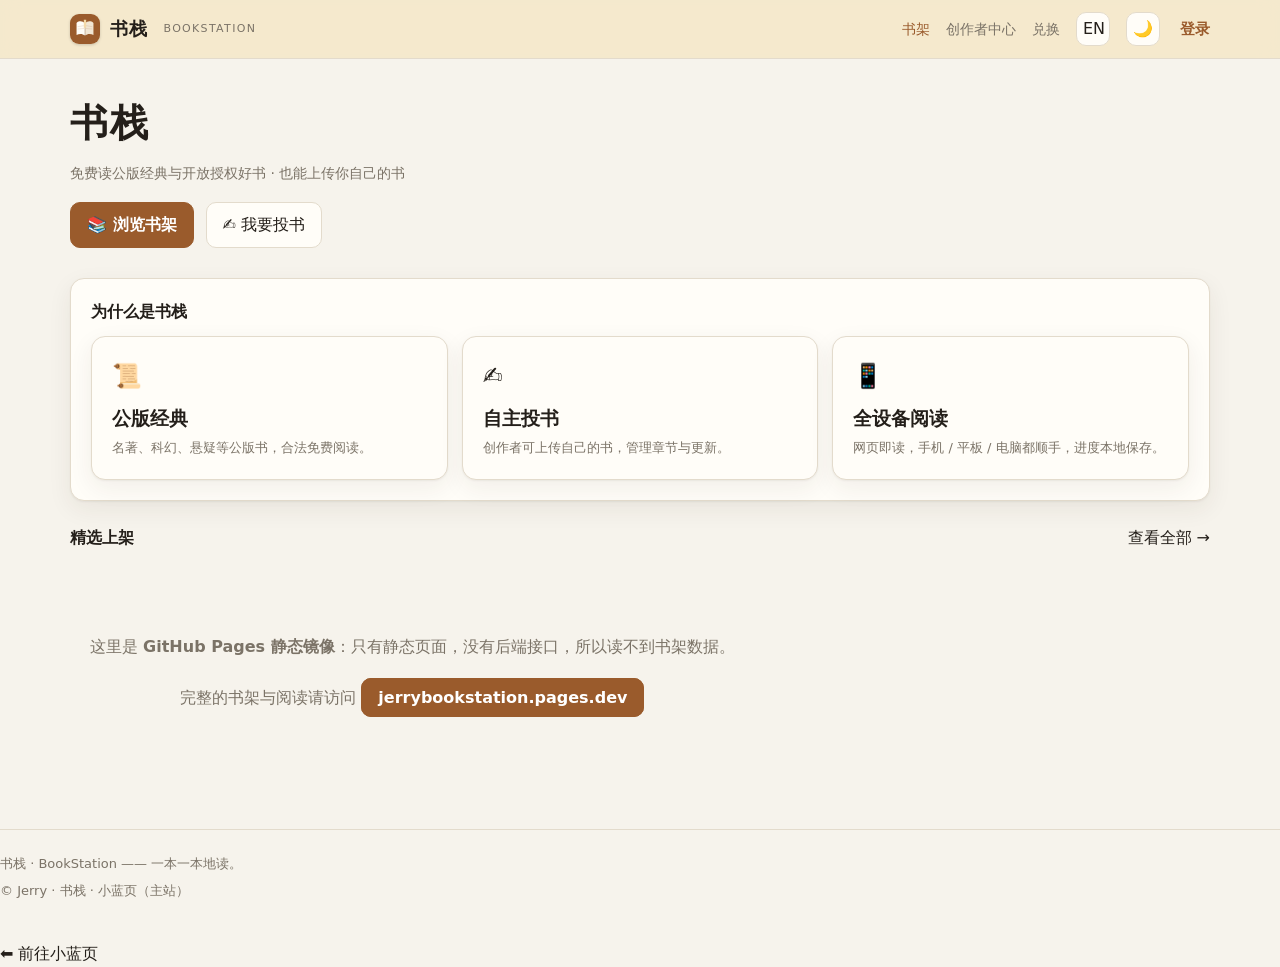
==== commit 6a4d3cc3: "Update index.html (2026-10-03 21:22)" ====
--- a/index.html
+++ b/index.html
@@ -1,64 +1,90 @@
-<!doctype html>
-<html lang="zh-CN" data-theme="light">
-<head>
-<meta charset="utf-8">
-<meta name="viewport" content="width=device-width, initial-scale=1">
-<title>书栈 · BookStation</title>
-<meta name="description" content="书栈（BookStation）—— 一个放小说的独立书架。">
-<link rel="icon" href="assets/favicon.svg">
-<link rel="stylesheet" href="assets/bookstation.css">
-</head>
-<body data-page="index">
+﻿<!doctype html>
+<html lang="zh-CN" data-theme="light">
+<head>
+<meta charset="utf-8">
+<meta name="viewport" content="width=device-width, initial-scale=1">
+<title>书栈 · BookStation</title>
+<meta name="description" content="书栈（BookStation）—— 一个放小说的独立书架：免费读公版经典与开放授权好书，也能上传你自己的书。">
+<meta property="og:type" content="website" />
+<meta property="og:title" content="书栈 · BookStation" />
+<meta property="og:description" content="书栈（BookStation）—— 一个放小说的独立书架：免费读公版经典与开放授权好书，也能上传你自己的书。" />
+<meta property="og:site_name" content="书栈 BookStation" />
+<meta property="og:url" content="https://jerrybookstation.pages.dev/" />
+<meta property="og:image" content="https://jerrybookstation.pages.dev/assets/favicon.svg?v=20260926" />
+<meta name="theme-color" content="#9a5b2c" />
+<link rel="icon" href="assets/favicon.svg?v=20260926">
+<link rel="stylesheet" href="assets/bookstation.css?v=20261001a">
+<style>
+  .shelf-row { display:flex; gap:14px; overflow-x:auto; padding-bottom:8px; align-items:flex-start; margin-top:14px; }
+  .shelf-row > .bs-card { flex:0 0 168px; }
+</style>
+</head>
+<body data-page="index">
+
+<header class="bs-header">
+  <div class="bs-header-inner">
+    <a class="bs-brand" href="/"><img class="bs-mark" src="assets/favicon.svg?v=20260926" alt="书栈">书栈<span class="bs-brand-sub">BOOKSTATION</span></a>
+    <nav class="bs-nav">
+      <a href="/bookshelf" class="is-active" data-i18n="nav.bookshelf">书架</a>
+      <a href="/admin/" data-i18n="nav.creator">创作者中心</a>
+      <a href="/redeem.html" data-i18n="nav.redeem">兑换</a>
+      <button class="bs-icon-btn" data-lang-toggle type="button">EN</button>
+      <button class="bs-icon-btn" id="themeBtn" title="切换明暗" type="button">🌙</button>
+      <span id="bsAuthBox" class="bs-auth-box"></span>
+    </nav>
+  </div>
+</header>
+
+<main class="wrap">
+  <section class="bs-hero">
+    <h1 data-i18n="hero.title">书栈</h1>
+    <p data-i18n="hero.sub">免费读公版经典与开放授权好书 · 也能上传你自己的书</p>
+    <div class="bs-row" style="margin-top:18px;gap:12px;flex-wrap:wrap">
+      <a class="bs-btn" href="/bookshelf" data-i18n="btn.browse">📚 浏览书架</a>
+      <a class="bs-btn plain" href="/admin/" data-i18n="btn.publish">✍️ 我要投书</a>
+    </div>
+  </section>
+
+  <section class="bs-panel" style="margin:24px 0">
+    <div class="bs-row"><strong data-i18n="why.title">为什么是书栈</strong></div>
+    <div class="bs-row" style="margin-top:12px;gap:14px;flex-wrap:wrap">
+      <div class="bs-panel" style="flex:1 1 220px;margin:0">
+        <div style="font-size:24px">📜</div>
+        <h3 style="font-family:var(--serif);margin:8px 0 4px" data-i18n="why.classic">公版经典</h3>
+        <p class="hint" style="margin:0" data-i18n="why.classic.desc">名著、科幻、悬疑等公版书，合法免费阅读。</p>
+      </div>
+      <div class="bs-panel" style="flex:1 1 220px;margin:0">
+        <div style="font-size:24px">✍️</div>
+        <h3 style="font-family:var(--serif);margin:8px 0 4px" data-i18n="why.self">自主投书</h3>
+        <p class="hint" style="margin:0" data-i18n="why.self.desc">创作者可上传自己的书，管理章节与更新。</p>
+      </div>
+      <div class="bs-panel" style="flex:1 1 220px;margin:0">
+        <div style="font-size:24px">📱</div>
+        <h3 style="font-family:var(--serif);margin:8px 0 4px" data-i18n="why.device">全设备阅读</h3>
+        <p class="hint" style="margin:0" data-i18n="why.device.desc">网页即读，手机 / 平板 / 电脑都顺手，进度本地保存。</p>
+      </div>
+    </div>
+  </section>
+
+  <section style="margin-top:8px">
+    <div class="bs-row"><strong data-i18n="shelf.featured">精选上架</strong><span class="bs-spacer"></span><a class="bs-link" href="/bookshelf" data-i18n="shelf.all">查看全部 →</a></div>
+    <div class="shelf-row" id="grid"></div>
+  </section>
+</main>
+
+<footer class="bs-footer">
+  <div>书栈 · BookStation —— <span data-i18n="footer.motto">一本一本地读。</span></div>
+  <div style="margin-top:6px">© <span id="yr"></span> Jerry · 书栈 · <a href="https://mc-creator-jerry-webpage.pages.dev/" data-i18n="footer.main">小蓝页（主站）</a></div>
+</footer>
+
+<script src="assets/lang.js?v=20261001a"></script>
+<script src="assets/bookstation.js?v=20261001a"></script>
+
+  <!-- 左下角：前往小蓝页主站（仿新闻站） -->
+  <a class="back-main" href="https://mc-creator-jerry-webpage.pages.dev/" target="_self" title="前往小蓝页主站">⬅ 前往小蓝页</a>
+</body>
+</html>
+
+
+
 
-<header class="bs-header">
-  <div class="bs-header-inner">
-    <a class="bs-brand" href="./"><img class="bs-mark" src="assets/favicon.svg" alt="书栈">书栈<span class="bs-brand-sub">BOOKSTATION</span></a>
-    <nav class="bs-nav">
-      <a href="./" class="is-active">书架</a>
-      <a href="admin/">创作者中心</a>
-      <a href="redeem.html">兑换</a>
-      <button class="bs-icon-btn" id="themeBtn" title="切换明暗" type="button">🌙</button>
-      <span id="bsAuthBox" class="bs-auth-box"></span>
-    </nav>
-  </div>
-</header>
-
-<main class="wrap">
-  <section class="bs-hero">
-    <h1>书栈</h1>
-    <p>放小说的独立书架 · <span id="count">载入中…</span></p>
-  </section>
-
-  <div class="bs-panel">
-    <div class="bs-row">
-      <input id="search" class="bs-input" placeholder="搜书名 / 作者 / 标签 / 简介…" style="flex:1 1 260px">
-      <select id="sort" class="bs-select" title="排序">
-        <option value="updated">最近更新</option>
-        <option value="created">最新入库</option>
-        <option value="views">翻阅最多</option>
-        <option value="words">字数最多</option>
-        <option value="title">按书名</option>
-      </select>
-      <select id="catFilter" class="bs-select" title="按类型筛选">
-        <option value="">全部类型</option>
-      </select>
-      <button class="bs-chip" data-status="ongoing" type="button">连载中</button>
-      <button class="bs-chip" data-status="done" type="button">已完结</button>
-    </div>
-    <div class="bs-row" id="tags" style="margin-top:12px"></div>
-  </div>
-
-  <div class="bs-grid" id="grid"></div>
-</main>
-
-<footer class="bs-footer">
-  <div class="wrap">
-    <span>书栈 BookStation</span><span>·</span>
-    <a href="admin/">创作者中心</a><span>·</span>
-    <a href="assets/favicon.svg" target="_blank" rel="noopener">站点图标</a>
-  </div>
-</footer>
-
-<script src="assets/bookstation.js"></script>
-</body>
-</html>
--- a/assets/bookstation.css
+++ b/assets/bookstation.css
@@ -119,6 +119,7 @@
 .bs-tag { background: var(--accent-soft); color: var(--accent); border-radius: 6px; padding: 2px 8px; font-size: 12px; }
 .bs-badge { border: 1px solid var(--border); border-radius: 999px; padding: 2px 9px; font-size: 12px; color: var(--muted); }
 .bs-badge.done { color: var(--ok); border-color: color-mix(in srgb, var(--ok) 45%, var(--border)); }
+.bs-cat { background: color-mix(in srgb, var(--header-bg) 55%, transparent); color: color-mix(in srgb, var(--accent) 75%, var(--text)); border: 1px solid color-mix(in srgb, var(--accent) 25%, transparent); border-radius: 6px; padding: 2px 8px; font-size: 12px; }
 
 /* ---------- 书架网格 ---------- */
 .bs-grid { display: grid; gap: 18px; grid-template-columns: repeat(auto-fill, minmax(190px, 1fr)); margin: 18px 0 40px; }
